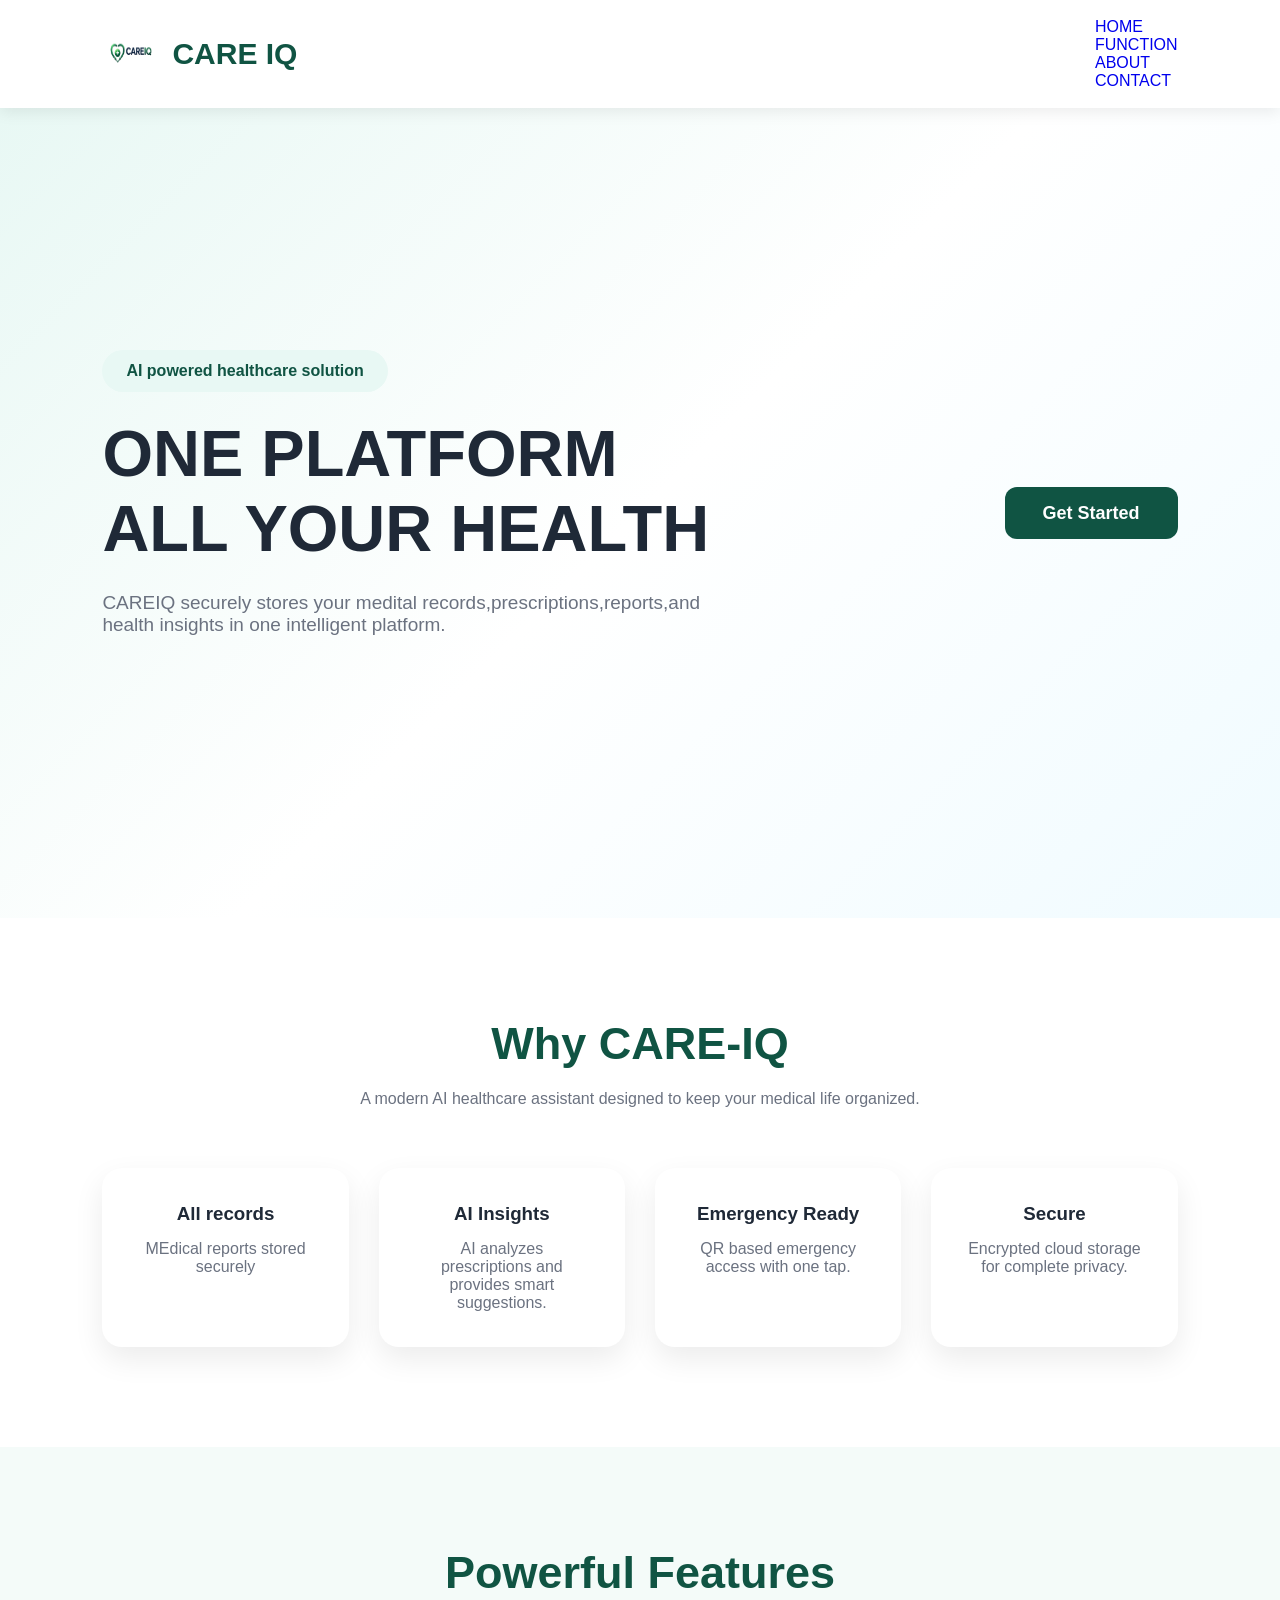
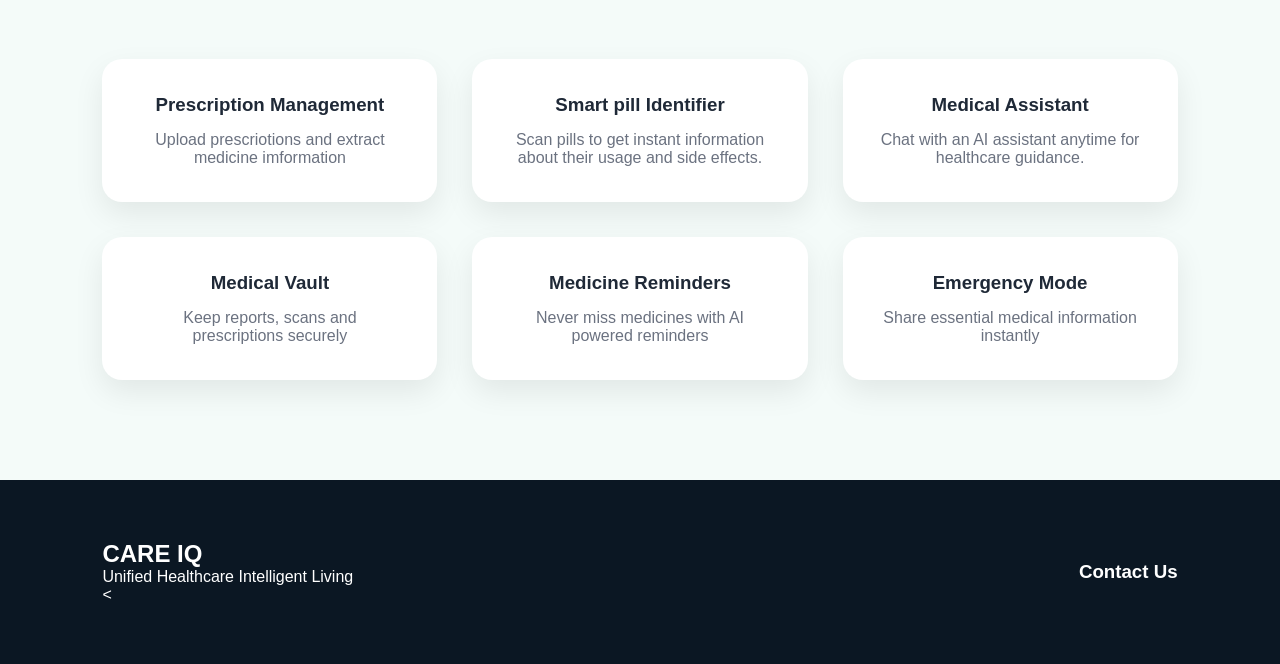
==== frontend/index.html @ d5979eb9 "index" ====
<!DOCTYPE html>
<html lang="en">
<head>
    <meta charset="UTF-8">
    <meta name="viewport" content="width=device-width, initial-scale=1.0">
    <title>Document</title>
    <link rel="stylesheet" href="./CSS/index.css">
</head>
<body>
    <header>
        <nav class= "navbar">
            <div class="logo">
                <img src="../assests/CAREIQ logo.png" width="200px" height="100px" alt="">
                <h1>CARE IQ</h1>
            </div>
            <ul class="nav-links">
                <li><a href="#HOME">HOME</a></li>
                <li><a href="#function">FUNCTION</a></li>
                <li><a href="#ABOUT">ABOUT</a></li>
                <li><a href="#CONTACT">CONTACT</a></li>
            </ul>
            

        </nav>
    </header>
    <main>
        <section class="hero">
            <div class="heroleft">
                <span class="badge">
                    <i class="fa-solid fa-heart-pulse"> </i>
                    AI powered healthcare solution
                </span>
                <h1>
                    ONE PLATFORM
                    <br>
                    ALL YOUR HEALTH
                </h1>
                <p>
                    CAREIQ securely stores your medital records,prescriptions,reports,and health insights in one intelligent platform.
                </p>
            </div>
            <div class="herobutton">
                <a href="login.html" >Get Started</a>
            </div>

        </section>
        <section class="why" id="about">
            <h2>Why CARE-IQ</h2>
            <p>
                A modern AI healthcare assistant designed to
            keep your medical life organized.
            </p>
            <div class="grid">
                <div class="card">
                    <i class="fa-solid fa-folder-open"></i>
                    <h3>All records</h3>
                    <p>MEdical reports stored securely</p>

                </div>
                <div class="card">
                    <i class="fa-solid fa-brain"></i>
                    <h3>AI Insights</h3>
                    <p>
                        AI analyzes prescriptions
                    and provides smart suggestions.
                    </p>
                </div>
                <div class="card">
                    <i class="fa-solid fa-truck-medical"></i>
                    <h3>Emergency Ready</h3>
                    <p>
                    QR based emergency access
                    with one tap.
                    </p>
                </div>
                <div class="card">
                    <i class="fa-solid fa-shield-heart"></i>
                    <h3>Secure</h3>
                    <p>

                    Encrypted cloud storage
                    for complete privacy.</p>
                </div>
            </div>
        </section>
        <section class="feature" id="features">
            <h2>Powerful Features</h2>
            <div class="featuregrid">
                <div class="feature-box">
                    <i class="fa-solid fa-file-prescription"></i>
                    <h3>Prescription Management</h3>
                    <p>Upload prescriotions and extract medicine imformation </p>
                </div>
            
                <div class="feature-box">
                    <i class="fa-solid fa-pills"></i>
                    <h3>Smart pill Identifier</h3>
                    <p>Scan pills to get instant information about their usage and side effects.</p>
                </div>
                <div class="feature-box">
                    <i class="fa-solid fa-robot"></i>
                     <h3>Medical Assistant</h3>
                    <p>Chat with an AI assistant anytime for healthcare guidance.
                    </p>
                </div>

                <div class="feature-box">
                    <i class="fa-solid fa-vault"></i>
                    <h3>Medical Vault</h3>
                    <p>Keep reports, scans and prescriptions securely</p>
                </div>
                <div class="feature-box">
                    <i class="fa-solid fa-bell"></i>
                    <h3>Medicine Reminders</h3>
                    <p>Never miss medicines with AI powered reminders</p></div>

                <div class="feature-box">
                    <i class="fa-solid fa-heart-circle-plus"></i>
                    <h3>Emergency Mode</h3>
                    <p>Share essential medical information instantly
                    </p>
                </div>
            </div>
        </section>
    </main>
    <footer>
        <div class="footer-left">
            <h2>CARE IQ</h2>
            <p>Unified Healthcare Intelligent Living</p>
            <
        </div>
        <div class="footer-right">
            <h3>Contact Us</h3>
            
                

    </footer>
</body>
</html>
---- frontend/CSS/index.css ----
:root{
    --primary:#105443;
    --primary-dark:#093329;
    --secondary:#35B8E0;
    --light:#E8F8F4;
    --white:#ffffff;
    --background:#F8FAFC;
    --text:#1F2937;
    --text-light:#6B7280;
    --shadow:0 12px 30px rgba(0,0,0,.08);
    --radius:18px;
}

*{
    margin:0;
    padding:0;
    box-sizing:border-box;
}

html{
    scroll-behavior:smooth;
}

body{
    font-family:Arial, Helvetica, sans-serif;
    background:var(--background);
    color:var(--text);
}

a{
    text-decoration:none;
}

ul{
    list-style:none;
}

header{
    position:sticky;
    top:0;
    z-index:1000;
}

.navbar{
    background:white;
    display:flex;
    justify-content:space-between;
    align-items:center;
    padding:18px 8%;
    box-shadow:0 4px 15px rgba(0,0,0,.08);
}

.logo{
    display:flex;
    align-items:center;
    gap:10px;
}

.logo img{
    width:60px;
    height:60px;
}

.logo h1{
    font-size:30px;
    color:var(--primary);
}

.links{
    display:flex;
    gap:35px;
}

.links a{
    color:var(--text);
    font-weight:600;
    transition:.3s;
}

.links a:hover{
    color:var(--primary);
}

.hero{
    display:flex;
    justify-content:space-between;
    align-items:center;
    min-height:90vh;
    padding:90px 8%;
    background:linear-gradient(135deg,#E8F8F4,#ffffff,#F0FBFF);
}

.heroleft{
    width:60%;
}

.badge{
    display:inline-block;
    background:var(--light);
    color:var(--primary);
    padding:12px 24px;
    border-radius:40px;
    font-weight:bold;
    margin-bottom:25px;
}

.heroleft h1{
    font-size:65px;
    line-height:1.15;
    margin-bottom:25px;
}

.heroleft p{
    font-size:19px;
    color:var(--text-light);
    margin-bottom:40px;
    max-width:600px;
}

.herobutton a{
    background:var(--primary);
    color:white;
    padding:16px 38px;
    border-radius:12px;
    font-size:18px;
    font-weight:bold;
    transition:.3s;
}

.herobutton a:hover{
    background:var(--primary-dark);
    box-shadow:var(--shadow);
}

.why{
    padding:100px 8%;
    background:white;
    text-align:center;
}

.why h2{
    font-size:45px;
    color:var(--primary);
}

.why>p{
    margin:20px auto 60px;
    max-width:650px;
    color:var(--text-light);
}

.grid{
    display:grid;
    grid-template-columns:repeat(4,1fr);
    gap:30px;
}

.card{
    background:white;
    padding:35px;
    border-radius:20px;
    box-shadow:var(--shadow);
    transition:.3s;
}

.card:hover{
    transform:translateY(-10px);
}

.card i{
    font-size:48px;
    color:var(--primary);
    margin-bottom:20px;
}

.card h3{
    margin-bottom:15px;
    color:var(--text);
}

.card p{
    color:var(--text-light);
}


.feature{
    padding:100px 8%;
    background:#F4FBF9;
}

.feature h2{
    text-align:center;
    color:var(--primary);
    font-size:45px;
    margin-bottom:60px;
}

.featuregrid{
    display:grid;
    grid-template-columns:repeat(3,1fr);
    gap:35px;
}

.feature-box{
    background:white;
    padding:35px;
    text-align:center;
    border-radius:20px;
    box-shadow:var(--shadow);
    transition:.3s;
}

.feature-box:hover{
    transform:translateY(-10px);
}

.feature-box i{
    font-size:50px;
    color:var(--secondary);
    margin-bottom:20px;
}

.feature-box h3{
    margin-bottom:15px;
}

.feature-box p{
    color:var(--text-light);
}

footer{
    background:#0B1723;
    color:white;
    padding:60px 8%;
    display:flex;
    justify-content:space-between;
    align-items:center;
}

.footerleft h2{
    color:white;
}

.footerleft p{
    color:#d7d7d7;
}

.footerright h3{
    color:white;
}

@media(max-width:1000px){

.hero{
    flex-direction:column;
    text-align:center;
}

.heroleft{
    width:100%;
}

.grid{
    grid-template-columns:repeat(2,1fr);
}

.featuregrid{
    grid-template-columns:repeat(2,1fr);
}

}

@media(max-width:700px){

.links{
    gap:15px;
    flex-wrap:wrap;
    justify-content:center;
}

.navbar{
    flex-direction:column;
}

.grid,
.featuregrid{
    grid-template-columns:1fr;
}

.heroleft h1{
    font-size:42px;
}

footer{
    flex-direction:column;
    text-align:center;
    gap:20px;
}

}
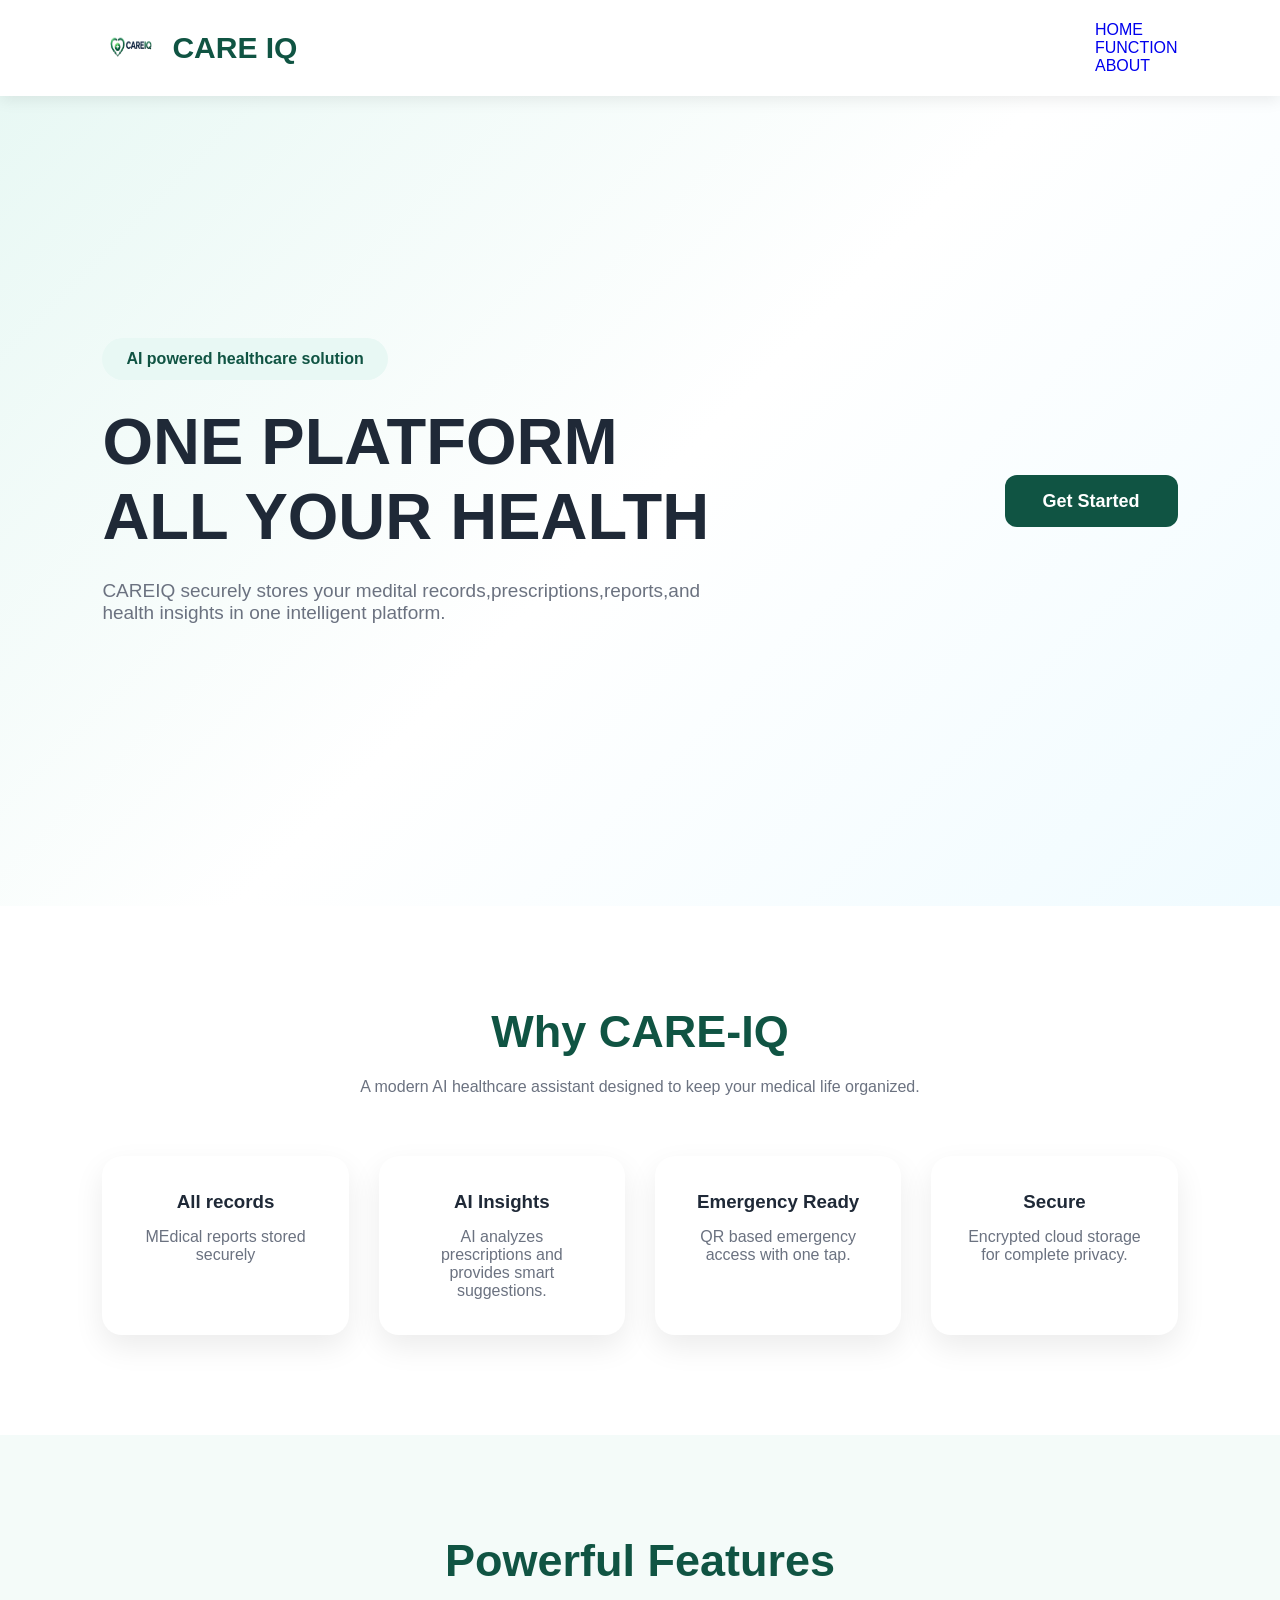
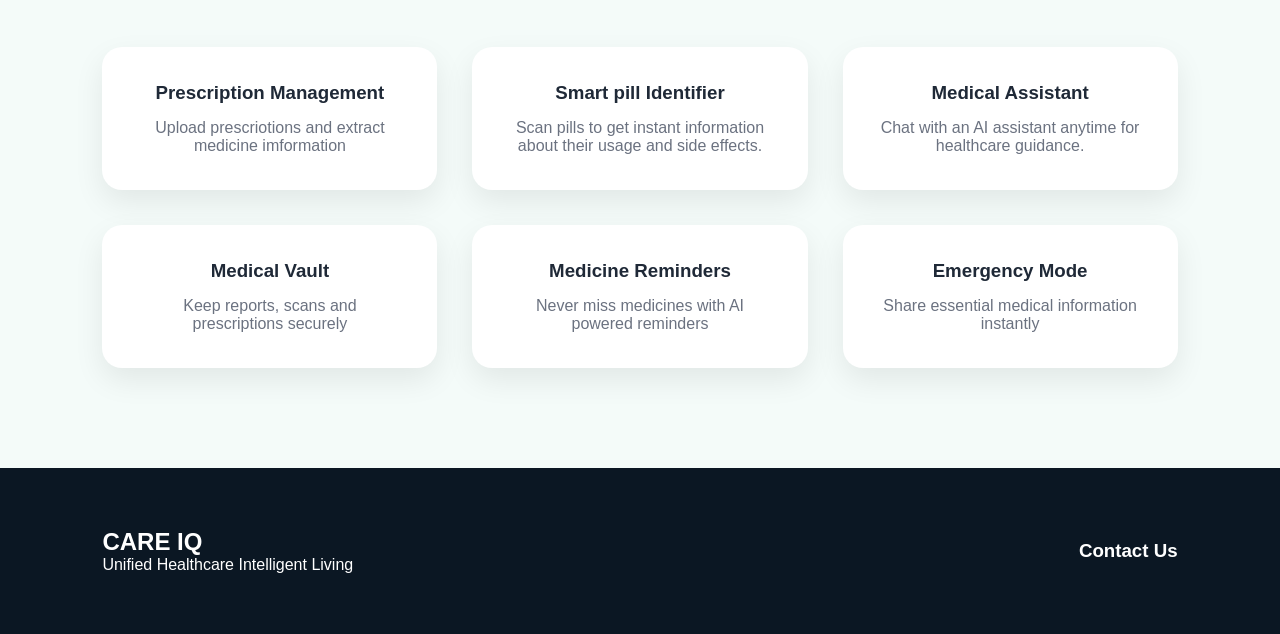
==== commit a3fb1810: "login" ====
--- a/frontend/index.html
+++ b/frontend/index.html
@@ -14,10 +14,9 @@
                 <h1>CARE IQ</h1>
             </div>
             <ul class="nav-links">
-                <li><a href="#HOME">HOME</a></li>
-                <li><a href="#function">FUNCTION</a></li>
-                <li><a href="#ABOUT">ABOUT</a></li>
-                <li><a href="#CONTACT">CONTACT</a></li>
+                <li><a href="#">HOME</a></li>
+                <li><a href="#features">FUNCTION</a></li>
+                <li><a href="#about">ABOUT</a></li>
             </ul>
             
 
@@ -127,7 +126,7 @@
         <div class="footer-left">
             <h2>CARE IQ</h2>
             <p>Unified Healthcare Intelligent Living</p>
-            <
+            
         </div>
         <div class="footer-right">
             <h3>Contact Us</h3>
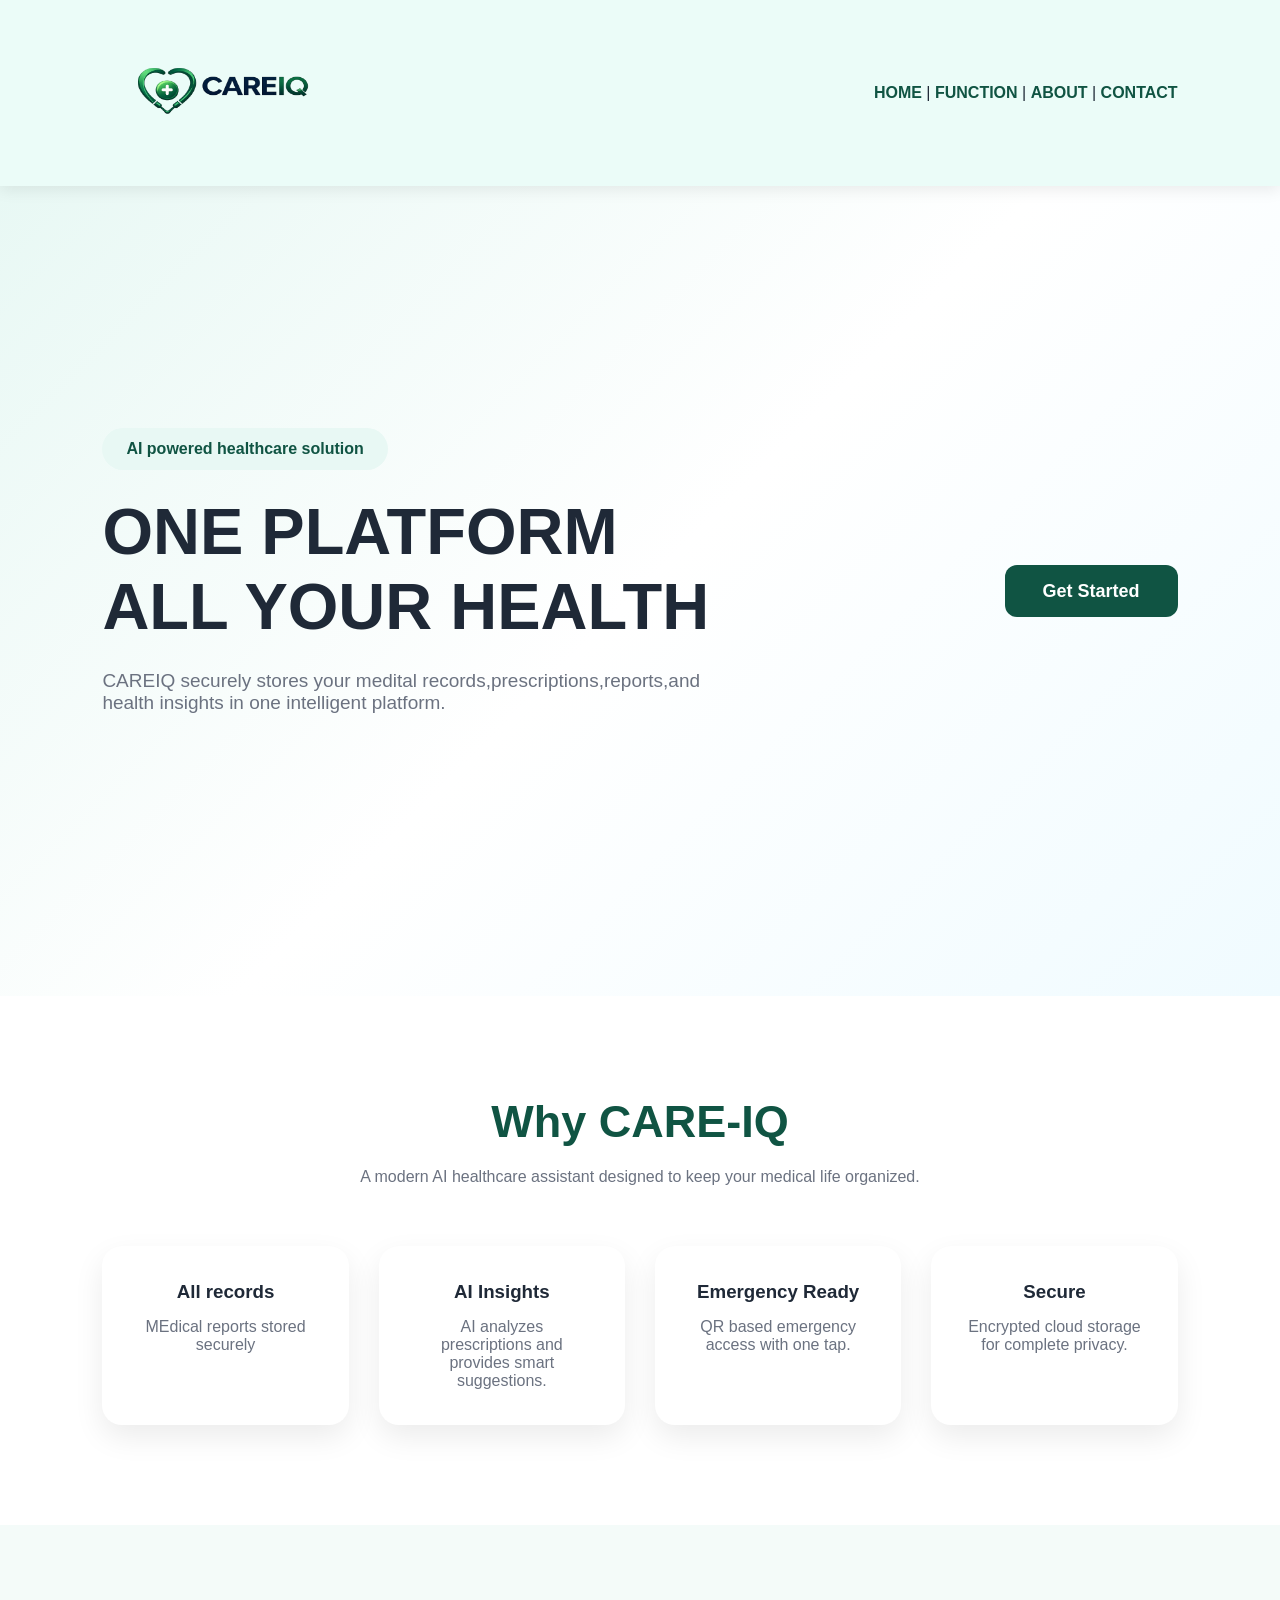
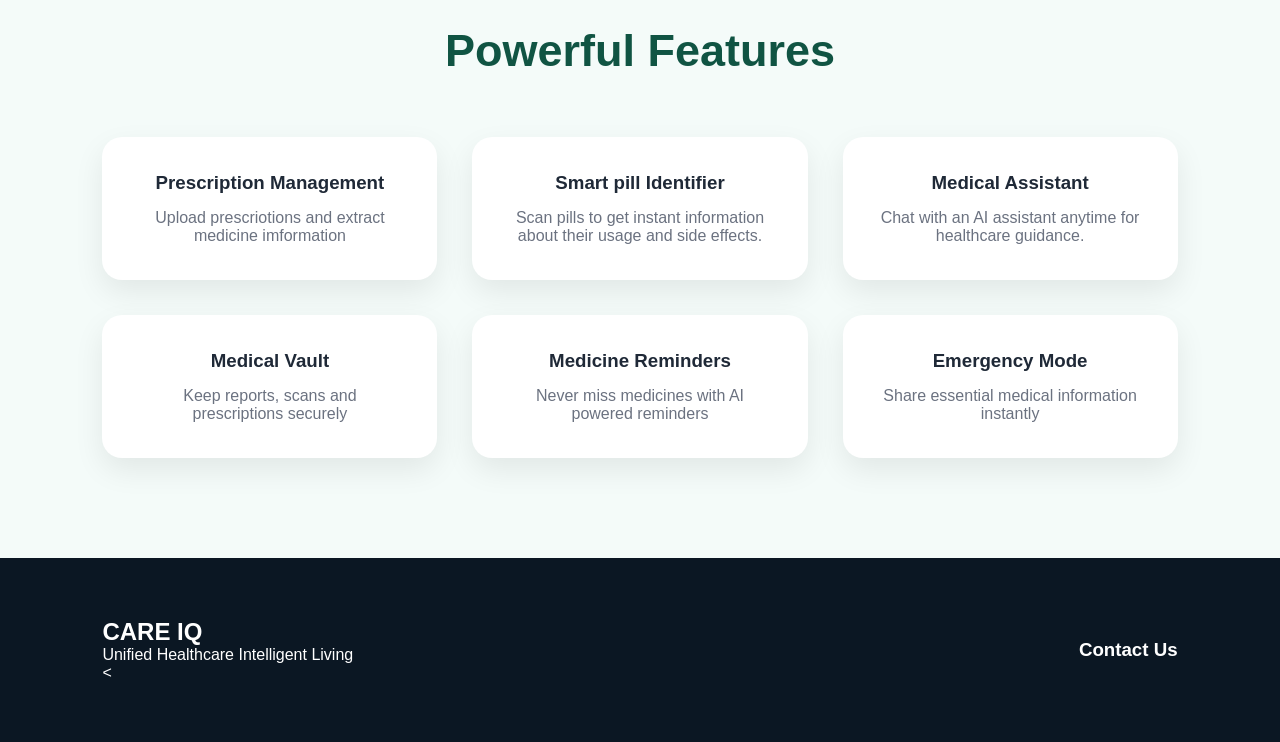
==== commit 7b94dd34: "dashboard" ====
--- a/frontend/index.html
+++ b/frontend/index.html
@@ -10,14 +10,11 @@
     <header>
         <nav class= "navbar">
             <div class="logo">
-                <img src="../assests/CAREIQ logo.png" width="200px" height="100px" alt="">
-                <h1>CARE IQ</h1>
+                <img src="../assests/CAREIQ logo.png" width="300px" height="300px" alt="CARE-IQ">
             </div>
-            <ul class="nav-links">
-                <li><a href="#">HOME</a></li>
-                <li><a href="#features">FUNCTION</a></li>
-                <li><a href="#about">ABOUT</a></li>
-            </ul>
+            <div class="nav-links">
+                <a href="#HOME">HOME</a> | <a href="#function">FUNCTION</a> | <a href="#ABOUT">ABOUT</a> | <a href="#CONTACT">CONTACT</a>
+                </div>
             
 
         </nav>
@@ -126,7 +123,7 @@
         <div class="footer-left">
             <h2>CARE IQ</h2>
             <p>Unified Healthcare Intelligent Living</p>
-            
+            <
         </div>
         <div class="footer-right">
             <h3>Contact Us</h3>
--- a/frontend/CSS/index.css
+++ b/frontend/CSS/index.css
@@ -43,7 +43,7 @@
 }
 
 .navbar{
-    background:white;
+    background:#ebfcf8;
     display:flex;
     justify-content:space-between;
     align-items:center;
@@ -58,8 +58,8 @@
 }
 
 .logo img{
-    width:60px;
-    height:60px;
+    width:250px;
+    height:150px;
 }
 
 .logo h1{
@@ -298,4 +298,9 @@
     gap:20px;
 }
 
+}
+.nav-links a{
+    color:#105443;
+    font-weight: bold;
+
 }
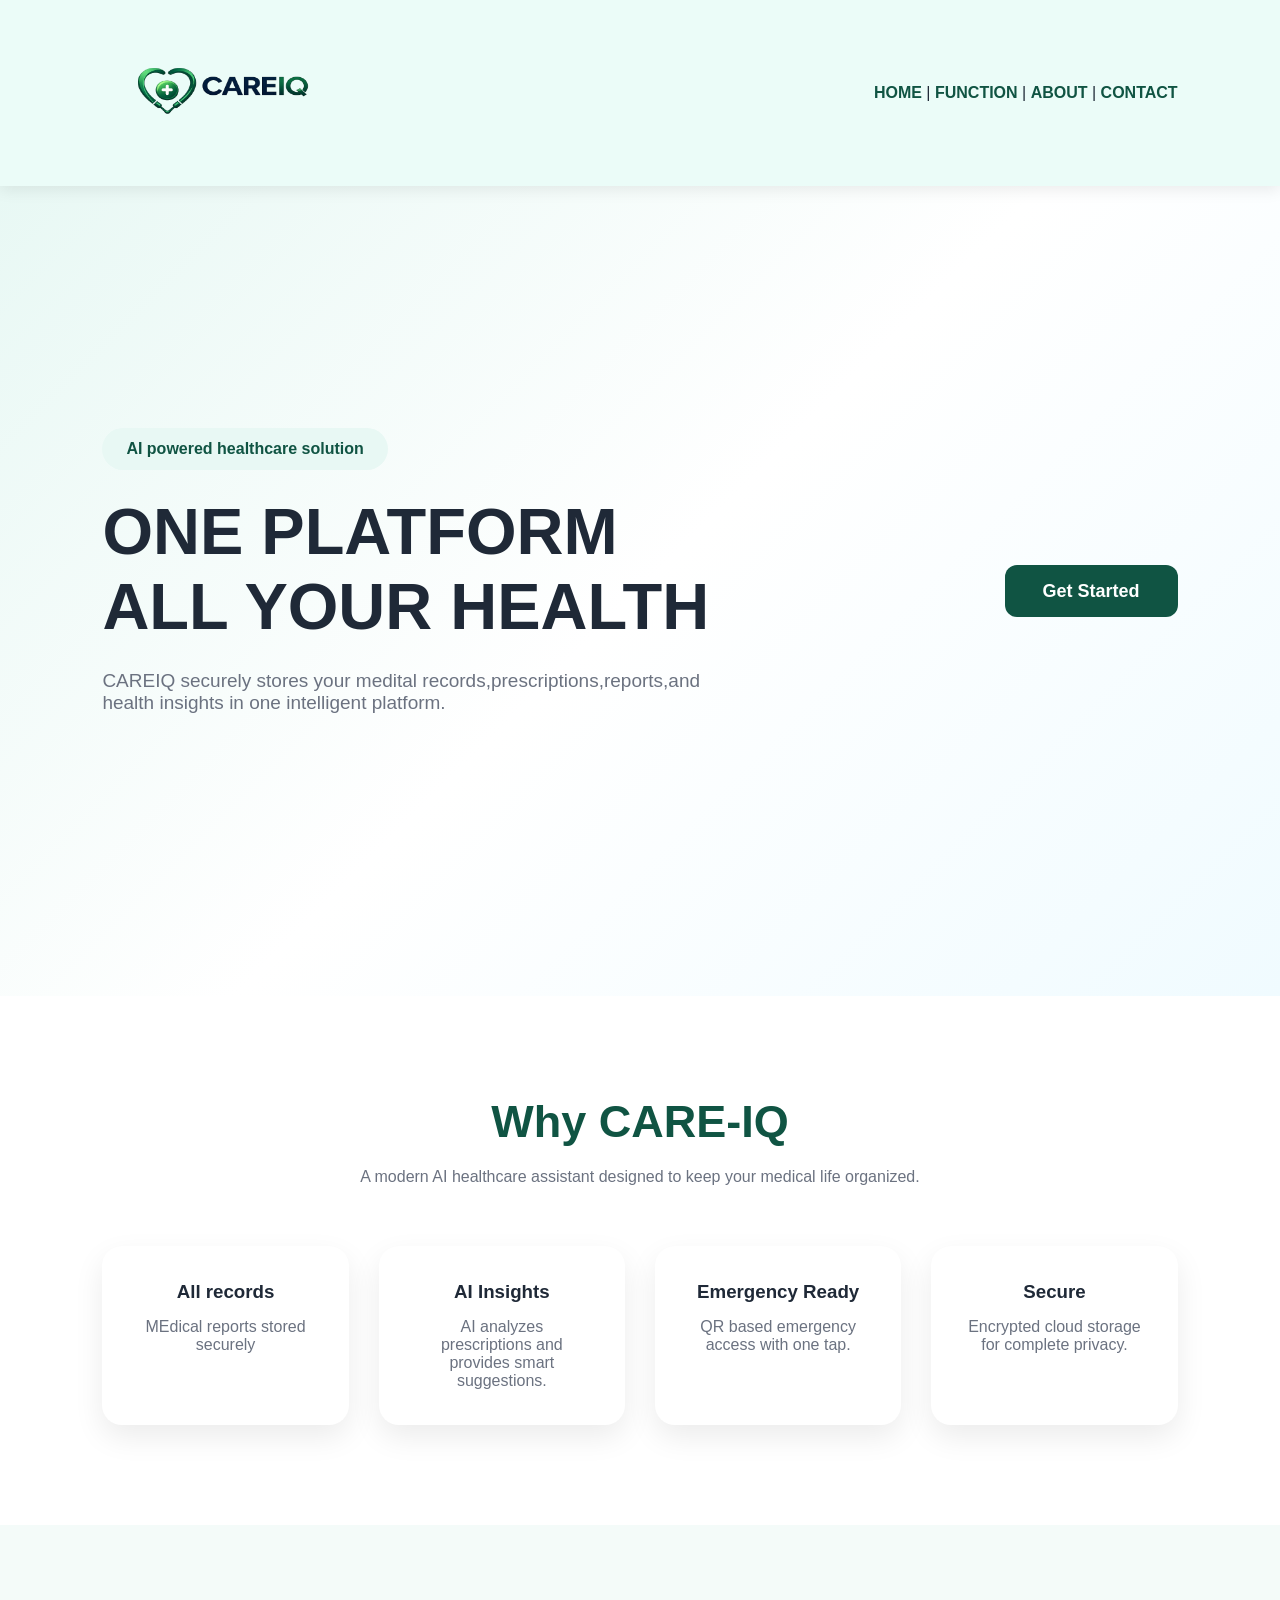
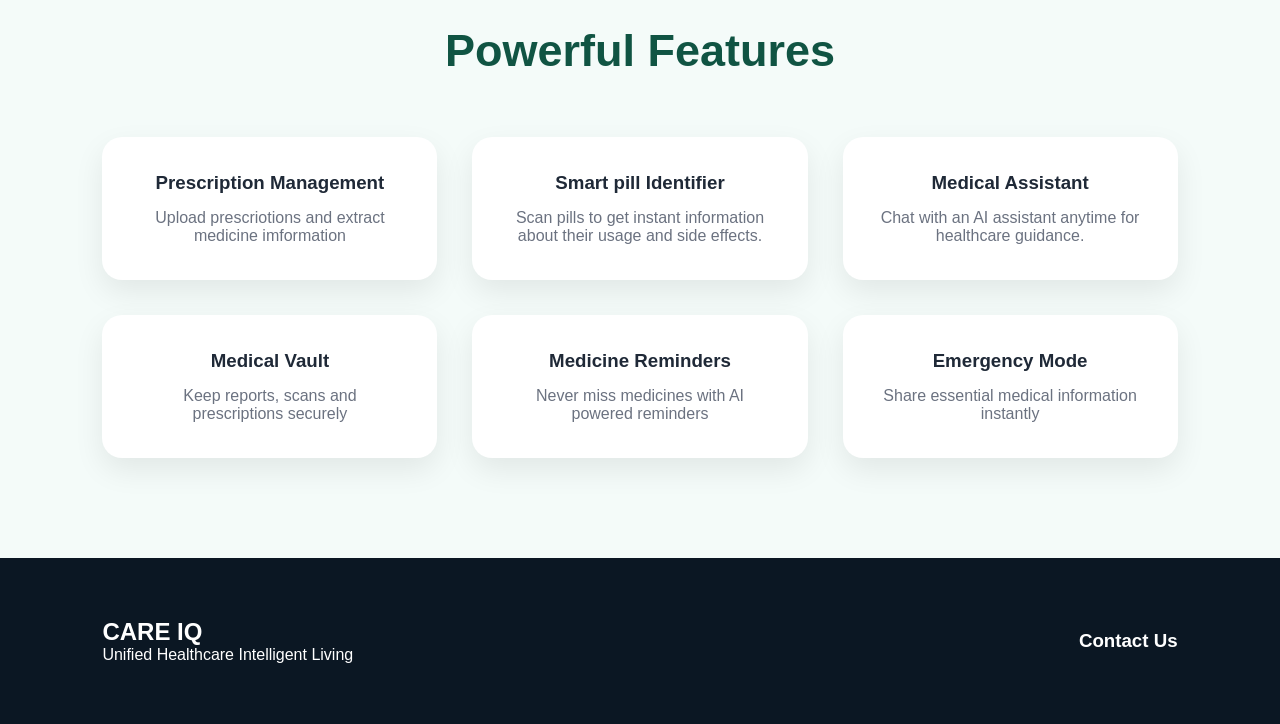
==== commit 74ec217c: "dashboard" ====
--- a/frontend/index.html
+++ b/frontend/index.html
@@ -12,10 +12,10 @@
             <div class="logo">
                 <img src="../assests/CAREIQ logo.png" width="300px" height="300px" alt="CARE-IQ">
             </div>
+
             <div class="nav-links">
                 <a href="#HOME">HOME</a> | <a href="#function">FUNCTION</a> | <a href="#ABOUT">ABOUT</a> | <a href="#CONTACT">CONTACT</a>
                 </div>
-            
 
         </nav>
     </header>
@@ -123,7 +123,7 @@
         <div class="footer-left">
             <h2>CARE IQ</h2>
             <p>Unified Healthcare Intelligent Living</p>
-            <
+            
         </div>
         <div class="footer-right">
             <h3>Contact Us</h3>
